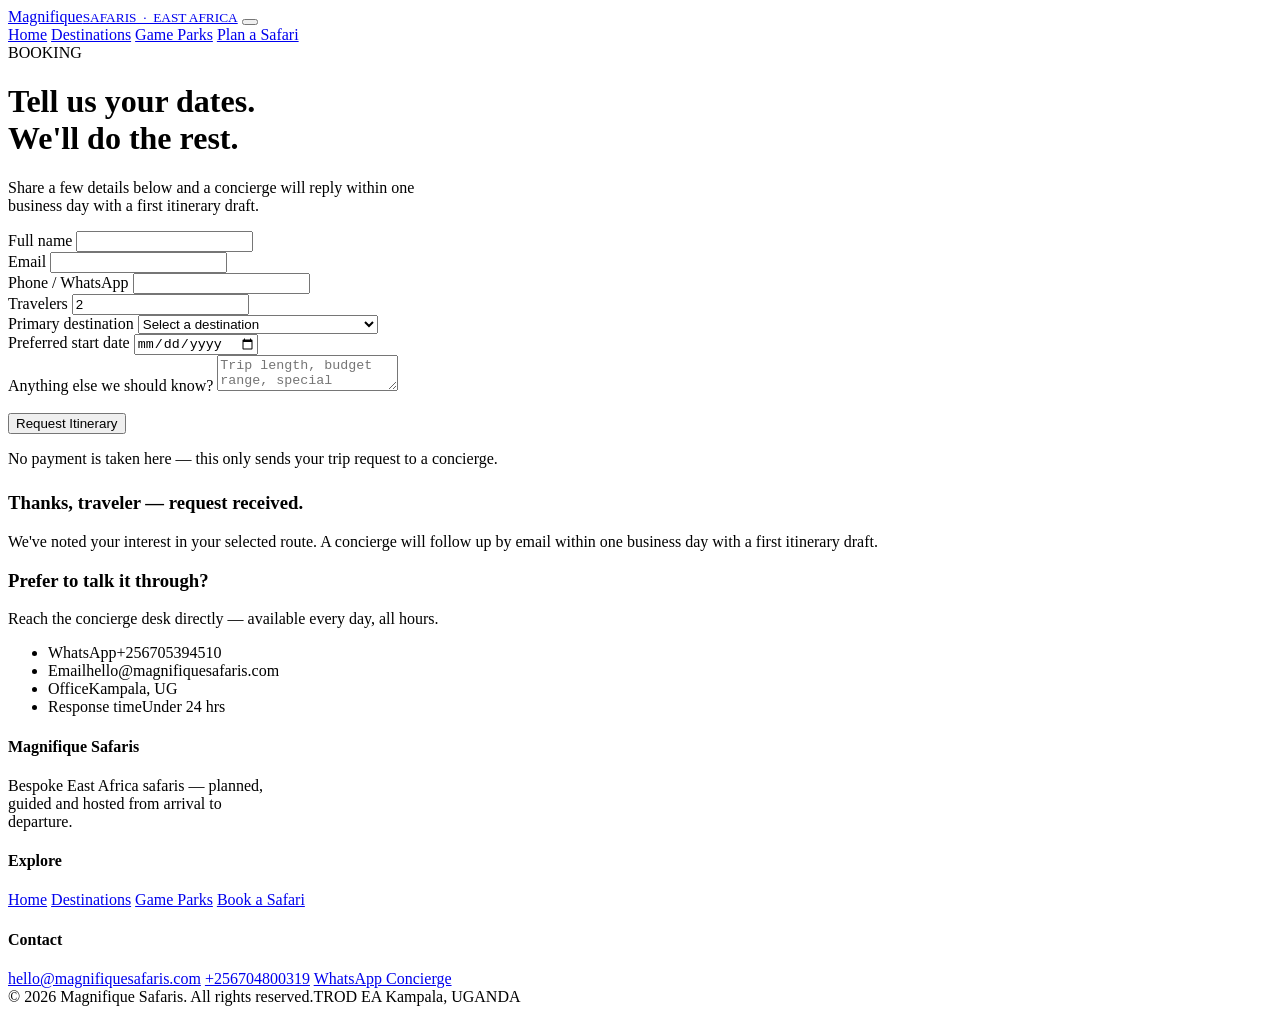
==== booking.html @ 4c9be360 "Add files via upload" ====
<!DOCTYPE html>
<html lang="en">
<head>
<meta charset="UTF-8">
<meta name="viewport" content="width=device-width, initial-scale=1.0">
<title>Book a Safari | Magnifique Safaris</title>
<meta name="description" content="Start planning your East Africa safari with Magnifique Safaris — send your dates and destination, or reach the concierge directly.">
<link rel="stylesheet" href="C:\Users\DAN TECH\OneDrive\Desktop\magnifique\style.css">
</head>
<body>

<nav class="site-nav">
  <div class="wrap">
    <a href="C:\Users\DAN TECH\OneDrive\Desktop\magnifique\index.html" class="wordmark">Magnifique<small>SAFARIS &nbsp;·&nbsp; EAST AFRICA</small></a>
    <button class="nav-toggle" aria-label="Toggle menu" aria-expanded="false"><span></span><span></span><span></span></button>
    <div class="nav-links">
      <a href="C:\Users\DAN TECH\OneDrive\Desktop\magnifique\index.html">Home</a>
      <a href="C:\Users\DAN TECH\OneDrive\Desktop\magnifique\destinations.html">Destinations</a>
      <a href="C:\Users\DAN TECH\OneDrive\Desktop\magnifique\game-parks.html">Game Parks</a>
      <a href="C:\Users\DAN TECH\OneDrive\Desktop\magnifique\booking.html" class="nav-cta" aria-current="page">Plan a Safari</a>
    </div>
  </div>
</nav>

<header class="section section-dark section-tight">
  <div class="wrap">
    <div class="hero-eyebrow">BOOKING</div>
    <h1 style="color:var(--sand-light); max-width:16ch;">Tell us your dates. We'll do the rest.</h1>
    <p style="max-width:52ch;">Share a few details below and a concierge will reply within one business day with a first itinerary draft.</p>
  </div>
</header>

<section class="section">
  <div class="wrap booking-layout">

    <div>
      <form id="booking-form" novalidate>
        <div class="form-row">
          <div class="field">
            <label for="name">Full name</label>
            <input type="text" id="name" name="name" required>
          </div>
          <div class="field">
            <label for="email">Email</label>
            <input type="email" id="email" name="email" required>
          </div>
        </div>

        <div class="form-row">
          <div class="field">
            <label for="phone">Phone / WhatsApp</label>
            <input type="tel" id="phone" name="phone">
          </div>
          <div class="field">
            <label for="travelers">Travelers</label>
            <input type="number" id="travelers" name="travelers" min="1" value="2" required>
          </div>
        </div>

        <div class="form-row">
          <div class="field">
            <label for="destination">Primary destination</label>
            <select id="destination" name="destination" required>
              <option value="" disabled selected>Select a destination</option>
              <option value="tanzania">Tanzania — Serengeti &amp; Ngorongoro</option>
              <option value="kenya">Kenya — Maasai Mara</option>
              <option value="uganda">Uganda — Bwindi Gorillas</option>
              <option value="rwanda">Rwanda — Volcanoes NP</option>
              <option value="zanzibar">Zanzibar — Coast &amp; Islands</option>
              <option value="multi">Multi-country route</option>
            </select>
          </div>
          <div class="field">
            <label for="start-date">Preferred start date</label>
            <input type="date" id="start-date" name="start-date" required>
          </div>
        </div>

        <div class="field" style="margin-bottom:18px;">
          <label for="message">Anything else we should know?</label>
          <textarea id="message" name="message" placeholder="Trip length, budget range, special occasions, accessibility needs..."></textarea>
        </div>

        <button type="submit" class="btn btn-primary">Request Itinerary</button>
        <p class="form-note">No payment is taken here — this only sends your trip request to a concierge.</p>
      </form>

      <div id="booking-confirm" class="confirm-panel" style="margin-top:24px;">
        <h3>Thanks, <span class="confirm-name">traveler</span> — request received.</h3>
        <p>We've noted your interest in <span class="confirm-dest">your selected route</span>. A concierge will follow up by email within one business day with a first itinerary draft.</p>
      </div>
    </div>

    <div class="concierge-panel">
      <h3>Prefer to talk it through?</h3>
      <p>Reach the concierge desk directly — available every day, all hours.</p>
      <ul>
        <li><span>WhatsApp</span><span>+256705394510</span></li>
        <li><span>Email</span><span>hello@magnifiquesafaris.com</span></li>
        <li><span>Office</span><span>Kampala, UG</span></li>
        <li><span>Response time</span><span>Under 24 hrs</span></li>
      </ul>
    </div>

  </div>
</section>

<footer class="site-footer">
  <div class="wrap">
    <div class="footer-grid">
      <div>
        <h4>Magnifique Safaris</h4>
        <p style="max-width:32ch;">Bespoke East Africa safaris — planned, guided and hosted from arrival to departure.</p>
      </div>
      <div>
        <h4>Explore</h4>
        <a href="C:\Users\DAN TECH\OneDrive\Desktop\magnifique\index.html">Home</a>
        <a href="C:\Users\DAN TECH\OneDrive\Desktop\magnifique\destinations.html">Destinations</a>
        <a href="C:\Users\DAN TECH\OneDrive\Desktop\magnifique\game-parks.html">Game Parks</a>
        <a href="C:\Users\DAN TECH\OneDrive\Desktop\magnifique\booking.html">Book a Safari</a>
      </div>
      <div>
        <h4>Contact</h4>
        <a href="mailto:hello@magnifiquesafaris.com">hello@magnifiquesafaris.com</a>
        <a href="tel:+256704800319">+256704800319</a>
        <a href="#">WhatsApp Concierge</a>
      </div>
    </div>
    <div class="footer-bottom">
      <span>© 2026 Magnifique Safaris. All rights reserved.TROD EA</span>
      <span>Kampala, UGANDA</span>
    </div>
  </div>
</footer>

<script src="C:\Users\DAN TECH\OneDrive\Desktop\magnifique\script.js"></script>
</body>
</html>
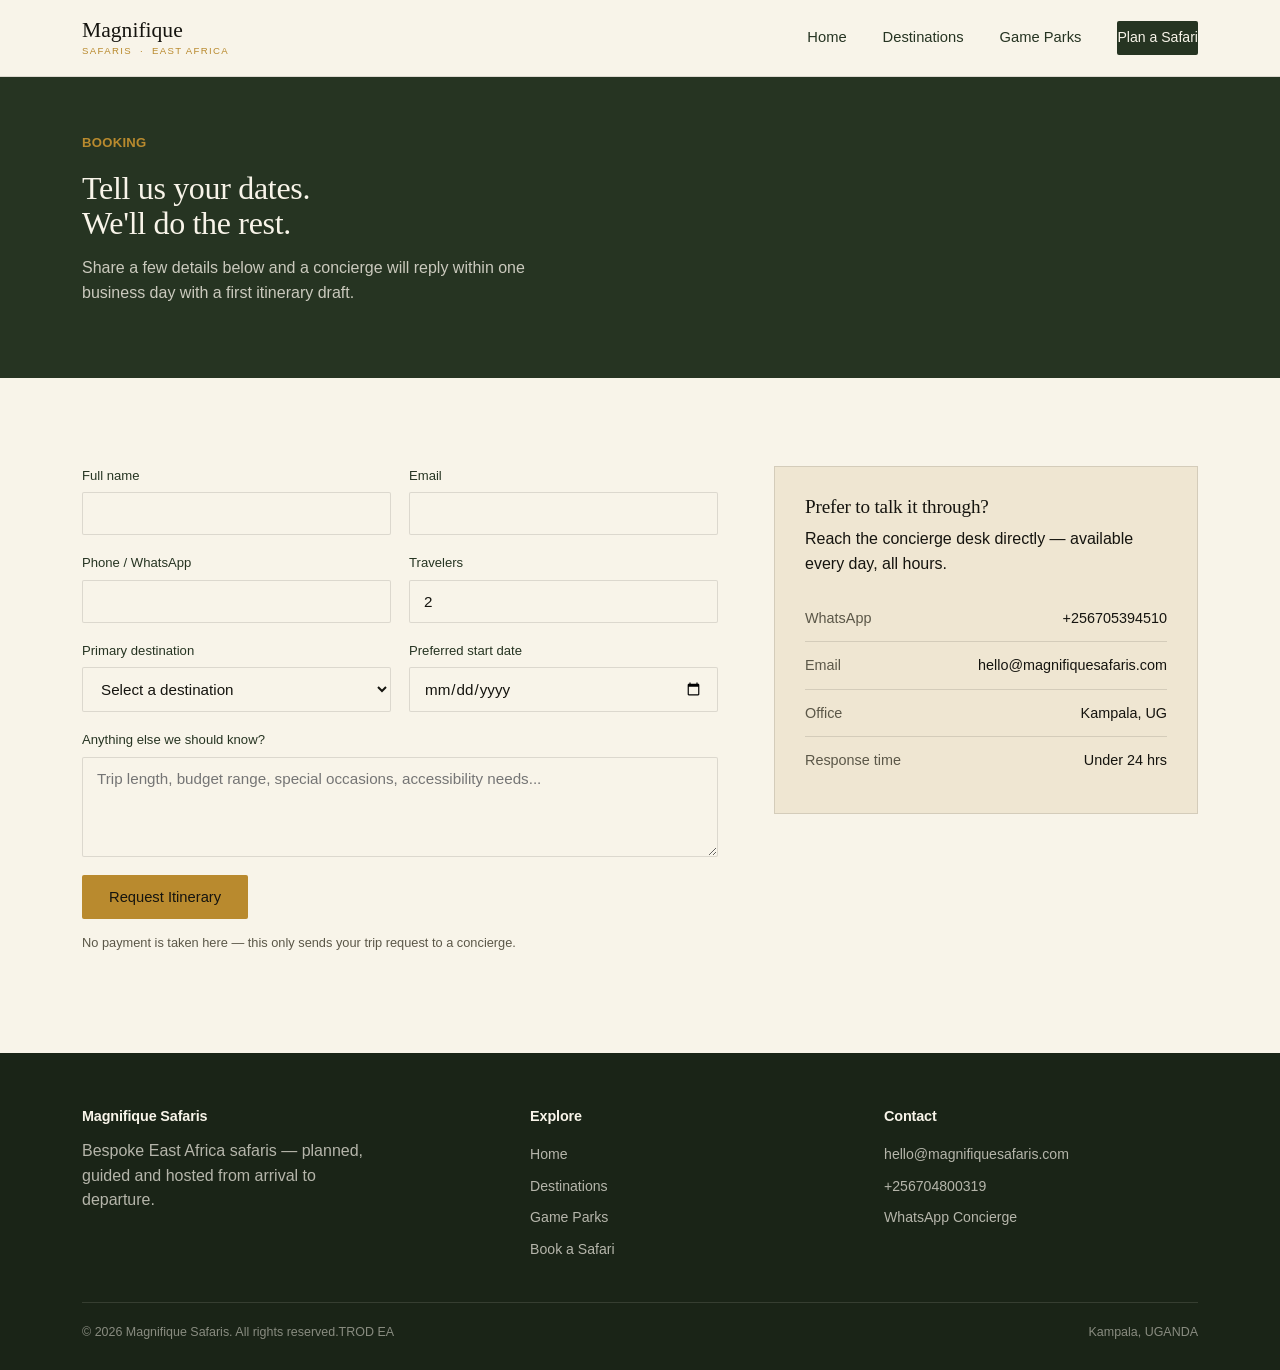
==== commit ecddc444: "Update file paths to relative links in booking.html" ====
--- a/booking.html
+++ b/booking.html
@@ -5,19 +5,19 @@
 <meta name="viewport" content="width=device-width, initial-scale=1.0">
 <title>Book a Safari | Magnifique Safaris</title>
 <meta name="description" content="Start planning your East Africa safari with Magnifique Safaris — send your dates and destination, or reach the concierge directly.">
-<link rel="stylesheet" href="C:\Users\DAN TECH\OneDrive\Desktop\magnifique\style.css">
+<link rel="stylesheet" href="style.css">
 </head>
 <body>
 
 <nav class="site-nav">
   <div class="wrap">
-    <a href="C:\Users\DAN TECH\OneDrive\Desktop\magnifique\index.html" class="wordmark">Magnifique<small>SAFARIS &nbsp;·&nbsp; EAST AFRICA</small></a>
+    <a href="index.html" class="wordmark">Magnifique<small>SAFARIS &nbsp;·&nbsp; EAST AFRICA</small></a>
     <button class="nav-toggle" aria-label="Toggle menu" aria-expanded="false"><span></span><span></span><span></span></button>
     <div class="nav-links">
-      <a href="C:\Users\DAN TECH\OneDrive\Desktop\magnifique\index.html">Home</a>
-      <a href="C:\Users\DAN TECH\OneDrive\Desktop\magnifique\destinations.html">Destinations</a>
-      <a href="C:\Users\DAN TECH\OneDrive\Desktop\magnifique\game-parks.html">Game Parks</a>
-      <a href="C:\Users\DAN TECH\OneDrive\Desktop\magnifique\booking.html" class="nav-cta" aria-current="page">Plan a Safari</a>
+      <a href="index.html">Home</a>
+      <a href="destinations.html">Destinations</a>
+      <a href="game-parks.html">Game Parks</a>
+      <a href="booking.html" class="nav-cta" aria-current="page">Plan a Safari</a>
     </div>
   </div>
 </nav>
@@ -114,10 +114,10 @@
       </div>
       <div>
         <h4>Explore</h4>
-        <a href="C:\Users\DAN TECH\OneDrive\Desktop\magnifique\index.html">Home</a>
-        <a href="C:\Users\DAN TECH\OneDrive\Desktop\magnifique\destinations.html">Destinations</a>
-        <a href="C:\Users\DAN TECH\OneDrive\Desktop\magnifique\game-parks.html">Game Parks</a>
-        <a href="C:\Users\DAN TECH\OneDrive\Desktop\magnifique\booking.html">Book a Safari</a>
+        <a href="index.html">Home</a>
+        <a href="destinations.html">Destinations</a>
+        <a href="game-parks.html">Game Parks</a>
+        <a href="booking.html">Book a Safari</a>
       </div>
       <div>
         <h4>Contact</h4>
@@ -133,6 +133,6 @@
   </div>
 </footer>
 
-<script src="C:\Users\DAN TECH\OneDrive\Desktop\magnifique\script.js"></script>
+<script src="script.js"></script>
 </body>
 </html>
--- a/style.css
+++ b/style.css
@@ -0,0 +1,354 @@
+/* Magnifique Safaris — shared styles
+   Palette: ink / forest / sand / gold / rust
+   Type: Fraunces (display serif) + Work Sans (body) */
+
+@import url('https://fonts.googleapis.com/css2?family=Fraunces:opsz,wght@9..144,400;9..144,500;9..144,600&family=Work+Sans:wght@400;500;600&display=swap');
+
+:root{
+  --ink:#15140f;
+  --forest:#263422;
+  --forest-deep:#1a2417;
+  --sand:#efe6d2;
+  --sand-light:#f8f4e9;
+  --gold:#b98a2e;
+  --rust:#a2472b;
+  --line: rgba(239,230,210,0.16);
+  --line-dark: rgba(21,20,15,0.12);
+  --maxw: 1180px;
+}
+
+*{box-sizing:border-box;}
+html{scroll-behavior:smooth;}
+body{
+  margin:0;
+  background:var(--sand-light);
+  color:var(--ink);
+  font-family:'Work Sans',sans-serif;
+  font-size:16px;
+  line-height:1.55;
+  -webkit-font-smoothing:antialiased;
+}
+h1,h2,h3,h4{
+  font-family:'Fraunces',serif;
+  font-weight:500;
+  line-height:1.08;
+  margin:0 0 .5em;
+  letter-spacing:-0.01em;
+}
+p{margin:0 0 1em; max-width:62ch;}
+a{color:inherit; text-decoration:none;}
+img,video{max-width:100%; display:block;}
+.wrap{max-width:var(--maxw); margin:0 auto; padding:0 32px;}
+
+/* ---------- Nav ---------- */
+.site-nav{
+  position:sticky; top:0; z-index:50;
+  background:var(--sand-light);
+  border-bottom:1px solid var(--line-dark);
+}
+.site-nav .wrap{
+  display:flex; align-items:center; justify-content:space-between;
+  height:76px;
+}
+.wordmark{
+  font-family:'Fraunces',serif; font-weight:500; font-size:1.35rem;
+  display:flex; flex-direction:column; line-height:1;
+}
+.wordmark small{
+  font-family:'Work Sans',sans-serif; font-weight:500; font-size:.6rem;
+  letter-spacing:.14em; color:var(--gold); margin-top:4px;
+}
+.nav-links{display:flex; gap:36px; align-items:center;}
+.nav-links a{
+  font-size:.92rem; font-weight:500; color:var(--forest);
+  padding:6px 0; border-bottom:1px solid transparent;
+  transition:border-color .2s ease, color .2s ease;
+}
+.nav-links a:hover, .nav-links a[aria-current="page"]{
+  border-bottom-color:var(--gold);
+}
+.nav-cta{
+  background:var(--forest); color:var(--sand-light) !important;
+  padding:10px 20px; border-radius:2px; font-size:.88rem !important;
+  border-bottom:none !important;
+}
+.nav-cta:hover{background:var(--ink);}
+.nav-toggle{display:none; background:none; border:none; cursor:pointer;}
+.nav-toggle span{display:block; width:24px; height:2px; background:var(--ink); margin:5px 0;}
+
+@media (max-width:820px){
+  .nav-toggle{display:block;}
+  .nav-links{
+    position:absolute; top:76px; left:0; right:0;
+    background:var(--sand-light); border-bottom:1px solid var(--line-dark);
+    flex-direction:column; align-items:flex-start; gap:0;
+    padding:8px 32px 20px; display:none;
+  }
+  .nav-links.open{display:flex;}
+  .nav-links a{width:100%; padding:12px 0; border-bottom:1px solid var(--line-dark);}
+  .nav-cta{margin-top:10px;}
+}
+
+/* ---------- Buttons ---------- */
+.btn{
+  display:inline-block; padding:13px 26px; font-size:.92rem; font-weight:500;
+  border-radius:2px; border:1px solid transparent; cursor:pointer;
+  transition:transform .15s ease, background .2s ease, color .2s ease;
+}
+.btn-primary{background:var(--gold); color:var(--ink);}
+.btn-primary:hover{background:#a67a27;}
+.btn-outline{border-color:var(--sand-light); color:var(--sand-light);}
+.btn-outline:hover{background:rgba(248,244,233,.1);}
+.btn-dark{background:var(--forest); color:var(--sand-light);}
+.btn-dark:hover{background:var(--ink);}
+
+/* ---------- Hero (home) ---------- */
+.hero{
+  background:var(--forest);
+  color:var(--sand-light);
+  position:relative;
+}
+.hero .wrap{
+  display:grid; grid-template-columns:1.1fr .9fr; gap:56px;
+  align-items:center; padding-top:72px; padding-bottom:88px;
+}
+.hero-eyebrow{
+  font-size:.82rem; color:var(--gold); font-weight:600;
+  letter-spacing:.02em; margin-bottom:18px;
+}
+.hero h1{font-size:clamp(2.4rem,4.6vw,3.6rem); color:var(--sand-light);}
+.hero h1 em{
+  font-style:italic; color:var(--gold);
+}
+.hero-lede{color:rgba(248,244,233,.82); font-size:1.05rem; max-width:48ch;}
+.hero-actions{display:flex; gap:16px; margin-top:28px; flex-wrap:wrap;}
+
+/* Collage: hero video + two field photos, pinned like a notes board */
+.hero-frame{
+  position:relative; justify-self:center; width:100%; max-width:340px;
+}
+.hero-frame .tag{
+  position:absolute; top:-16px; left:2%; z-index:5;
+  background:var(--gold); color:var(--ink);
+  font-size:.72rem; font-weight:600; letter-spacing:.06em;
+  padding:6px 12px; transform:rotate(-4deg);
+}
+.collage{position:relative; width:100%; padding:26px 8% 20px;}
+.collage-video{
+  position:relative; z-index:3; width:76%; margin:0 auto;
+}
+.collage-video video{
+  width:100%; aspect-ratio:9/16; object-fit:cover;
+  border:6px solid var(--sand-light); border-radius:2px;
+  box-shadow:0 30px 60px -20px rgba(0,0,0,.55);
+}
+.collage-photo{
+  position:absolute; width:46%; z-index:2;
+  border:5px solid var(--sand-light);
+  box-shadow:0 18px 34px -16px rgba(0,0,0,.5);
+}
+.collage-photo img{width:100%; aspect-ratio:4/5; object-fit:cover; display:block;}
+.collage-photo figcaption{
+  font-size:.62rem; letter-spacing:.03em; color:var(--forest);
+  background:var(--sand-light); padding:4px 6px 5px; margin:0;
+}
+.collage-photo.photo-leopard{ top:0; left:-4%; transform:rotate(-9deg); z-index:1;}
+.collage-photo.photo-gorilla{ bottom:0; right:-6%; transform:rotate(8deg); z-index:4;}
+
+@media (max-width:820px){
+  .hero .wrap{grid-template-columns:1fr; padding-top:48px; padding-bottom:48px;}
+  .hero-frame{order:-1; max-width:240px;}
+  .collage{padding:30px 10% 26px;}
+}
+
+/* ---------- Stat strip ---------- */
+.stat-strip{
+  background:var(--sand); border-bottom:1px solid var(--line-dark);
+}
+.stat-strip .wrap{
+  display:grid; grid-template-columns:repeat(3,1fr); gap:24px;
+  padding-top:36px; padding-bottom:36px;
+}
+.stat{border-left:1px solid var(--line-dark); padding-left:20px;}
+.stat .num{font-family:'Fraunces',serif; font-size:2rem; color:var(--forest);}
+.stat .label{font-size:.85rem; color:#5b5748;}
+@media (max-width:700px){
+  .stat-strip .wrap{grid-template-columns:1fr; gap:18px;}
+}
+
+/* ---------- Sections ---------- */
+.section{padding:88px 0;}
+.section-tight{padding:56px 0;}
+.section-alt{background:var(--sand);}
+.section-dark{background:var(--forest); color:var(--sand-light);}
+.section-dark p{color:rgba(248,244,233,.78);}
+.section-head{
+  display:flex; justify-content:space-between; align-items:flex-end;
+  gap:24px; margin-bottom:44px; flex-wrap:wrap;
+}
+.section-head h2{font-size:clamp(1.8rem,3vw,2.4rem);}
+.section-head .lede{max-width:44ch; color:#5b5748;}
+.section-dark .section-head .lede{color:rgba(248,244,233,.78);}
+
+/* ---------- About / intro block ---------- */
+.about-grid{
+  display:grid; grid-template-columns:.9fr 1.1fr; gap:64px; align-items:start;
+}
+@media (max-width:820px){.about-grid{grid-template-columns:1fr; gap:32px;}}
+
+/* ---------- Card grid (destination teasers, parks) ---------- */
+.card-grid{
+  display:grid; grid-template-columns:repeat(3,1fr); gap:28px;
+}
+@media (max-width:900px){.card-grid{grid-template-columns:repeat(2,1fr);}}
+@media (max-width:620px){.card-grid{grid-template-columns:1fr;}}
+
+.card{
+  background:var(--sand-light);
+  border:1px solid var(--line-dark);
+}
+.card .media{aspect-ratio:4/3; overflow:hidden; background:var(--forest);}
+.card .media img{width:100%; height:100%; object-fit:cover;}
+.card .body{padding:20px 22px 24px;}
+.card h3{font-size:1.15rem; margin-bottom:6px;}
+.card .meta{font-size:.78rem; color:var(--gold); font-weight:600; margin-bottom:10px;}
+.card p{font-size:.92rem; color:#4a4738; margin-bottom:0;}
+
+/* park card with illustrated motif instead of photo */
+.card .media.illustrated{
+  background:var(--forest);
+  display:flex; align-items:center; justify-content:center;
+}
+.card .media.illustrated svg{width:56%; height:56%;}
+
+/* ---------- Route / itinerary list (destinations page) ---------- */
+.route{position:relative; padding-left:44px;}
+.route::before{
+  content:""; position:absolute; left:9px; top:6px; bottom:6px;
+  width:1px; background:var(--line-dark);
+}
+.route-item{position:relative; padding-bottom:56px;}
+.route-item:last-child{padding-bottom:0;}
+.route-item::before{
+  content:""; position:absolute; left:-44px; top:4px;
+  width:18px; height:18px; border-radius:50%;
+  background:var(--sand-light); border:2px solid var(--gold);
+}
+.route-item .country-head{
+  display:flex; align-items:baseline; gap:14px; margin-bottom:10px; flex-wrap:wrap;
+}
+.route-item h3{font-size:1.5rem; margin:0;}
+.route-item .tag{
+  font-size:.76rem; font-weight:600; color:var(--gold); letter-spacing:.03em;
+}
+.route-item p{color:#4a4738;}
+.route-item .highlights{
+  display:flex; gap:10px; flex-wrap:wrap; margin-top:12px;
+}
+.route-item .highlights span{
+  font-size:.78rem; padding:5px 11px; border:1px solid var(--line-dark);
+  color:var(--forest); background:var(--sand-light);
+}
+
+/* ---------- Park detail rows (game parks page) ---------- */
+.park{
+  display:grid; grid-template-columns:.85fr 1.15fr; gap:48px; align-items:center;
+  padding:52px 0; border-top:1px solid var(--line-dark);
+}
+.park:first-of-type{border-top:none;}
+.park.reverse{grid-template-columns:1.15fr .85fr;}
+.park.reverse .park-media{order:2;}
+.park-media img, .park-media svg{width:100%; aspect-ratio:4/3; object-fit:cover; background:var(--forest);}
+.park-media.illustrated{
+  aspect-ratio:4/3; background:var(--forest);
+  display:flex; align-items:center; justify-content:center;
+}
+.park-media.illustrated svg{width:46%; height:46%; aspect-ratio:auto;}
+.park h3{font-size:1.7rem;}
+.park .meta{font-size:.8rem; color:var(--gold); font-weight:600; margin-bottom:8px;}
+.park p{color:#4a4738;}
+@media (max-width:820px){
+  .park, .park.reverse{grid-template-columns:1fr; gap:24px;}
+  .park.reverse .park-media{order:0;}
+}
+
+/* ---------- CTA band ---------- */
+.cta-band{
+  background:var(--ink); color:var(--sand-light);
+  text-align:left;
+}
+.cta-band .wrap{
+  padding:64px 32px; display:flex; justify-content:space-between;
+  align-items:center; gap:24px; flex-wrap:wrap;
+}
+.cta-band h2{color:var(--sand-light); margin-bottom:6px; font-size:1.9rem;}
+.cta-band p{color:rgba(248,244,233,.7); margin-bottom:0;}
+
+/* ---------- Booking form ---------- */
+.booking-layout{
+  display:grid; grid-template-columns:1.2fr .8fr; gap:56px; align-items:start;
+}
+@media (max-width:900px){.booking-layout{grid-template-columns:1fr;}}
+
+.form-row{display:grid; grid-template-columns:1fr 1fr; gap:18px; margin-bottom:18px;}
+@media (max-width:560px){.form-row{grid-template-columns:1fr;}}
+.field{display:flex; flex-direction:column; gap:6px;}
+.field label{font-size:.82rem; font-weight:500; color:var(--forest);}
+.field input, .field select, .field textarea{
+  font-family:'Work Sans',sans-serif; font-size:.95rem;
+  padding:12px 14px; border:1px solid var(--line-dark); background:var(--sand-light);
+  color:var(--ink); border-radius:2px;
+}
+.field input:focus, .field select:focus, .field textarea:focus{
+  outline:2px solid var(--gold); outline-offset:1px;
+}
+.field textarea{resize:vertical; min-height:100px;}
+.form-note{font-size:.8rem; color:#5b5748; margin-top:14px;}
+
+.confirm-panel{
+  display:none; background:var(--forest); color:var(--sand-light);
+  padding:32px; border-radius:2px;
+}
+.confirm-panel.show{display:block;}
+.confirm-panel h3{color:var(--sand-light); margin-bottom:10px;}
+.confirm-panel p{color:rgba(248,244,233,.82);}
+
+.concierge-panel{
+  background:var(--sand); border:1px solid var(--line-dark); padding:30px;
+}
+.concierge-panel h3{font-size:1.2rem;}
+.concierge-panel ul{list-style:none; margin:18px 0 0; padding:0;}
+.concierge-panel li{
+  padding:12px 0; border-top:1px solid var(--line-dark);
+  display:flex; justify-content:space-between; font-size:.9rem;
+}
+.concierge-panel li:first-child{border-top:none;}
+.concierge-panel li span:first-child{color:#5b5748;}
+.concierge-panel li span:last-child{font-weight:500;}
+
+/* ---------- Footer ---------- */
+.site-footer{
+  background:var(--forest-deep); color:rgba(248,244,233,.7);
+  padding:56px 0 28px;
+}
+.footer-grid{
+  display:grid; grid-template-columns:1.3fr 1fr 1fr; gap:40px;
+  padding-bottom:36px; border-bottom:1px solid rgba(248,244,233,.12);
+}
+@media (max-width:700px){.footer-grid{grid-template-columns:1fr;}}
+.footer-grid h4{color:var(--sand-light); font-size:.9rem; margin-bottom:14px; font-family:'Work Sans',sans-serif; font-weight:600;}
+.footer-grid a{display:block; font-size:.88rem; padding:5px 0; color:rgba(248,244,233,.7);}
+.footer-grid a:hover{color:var(--gold);}
+.footer-bottom{
+  display:flex; justify-content:space-between; padding-top:20px; font-size:.78rem;
+  flex-wrap:wrap; gap:10px; color:rgba(248,244,233,.5);
+}
+
+.sr-only{
+  position:absolute; width:1px; height:1px; overflow:hidden; clip:rect(0,0,0,0);
+}
+
+@media (prefers-reduced-motion:reduce){
+  html{scroll-behavior:auto;}
+  *{transition:none !important;}
+}
